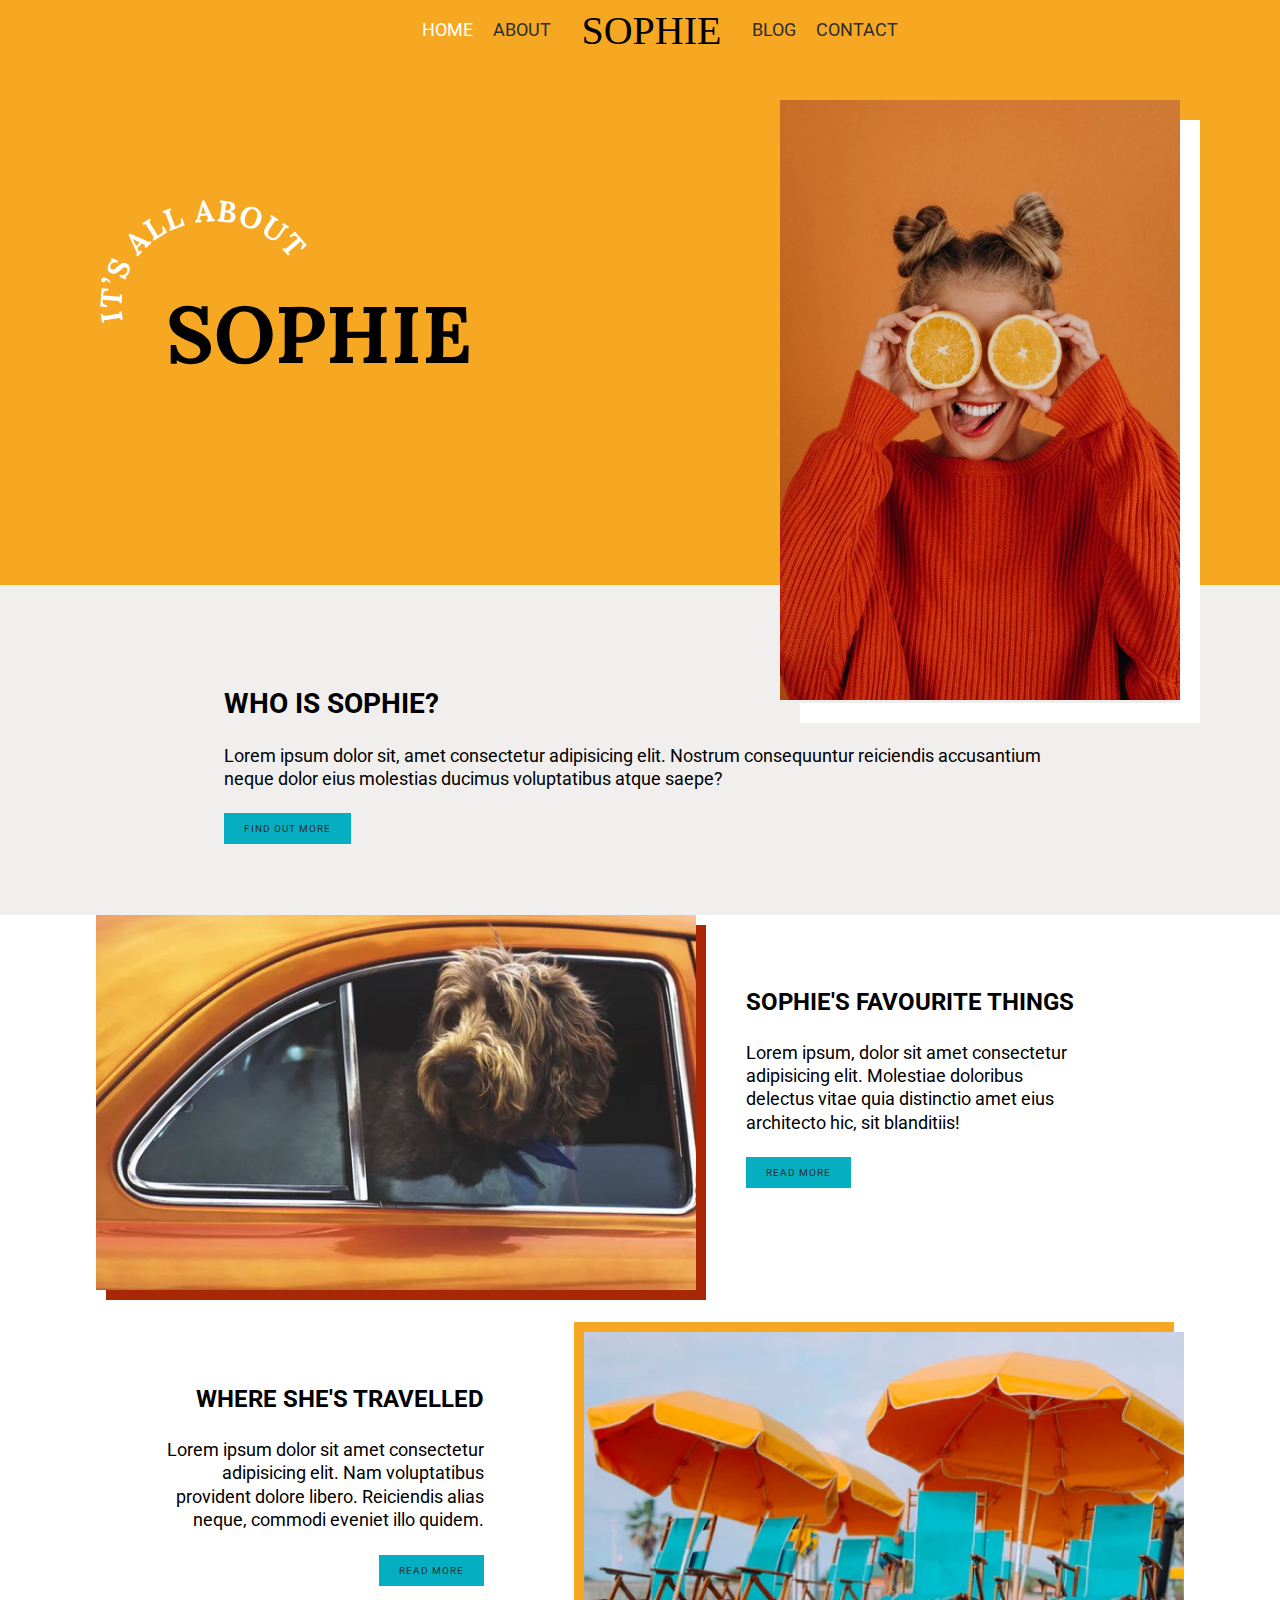
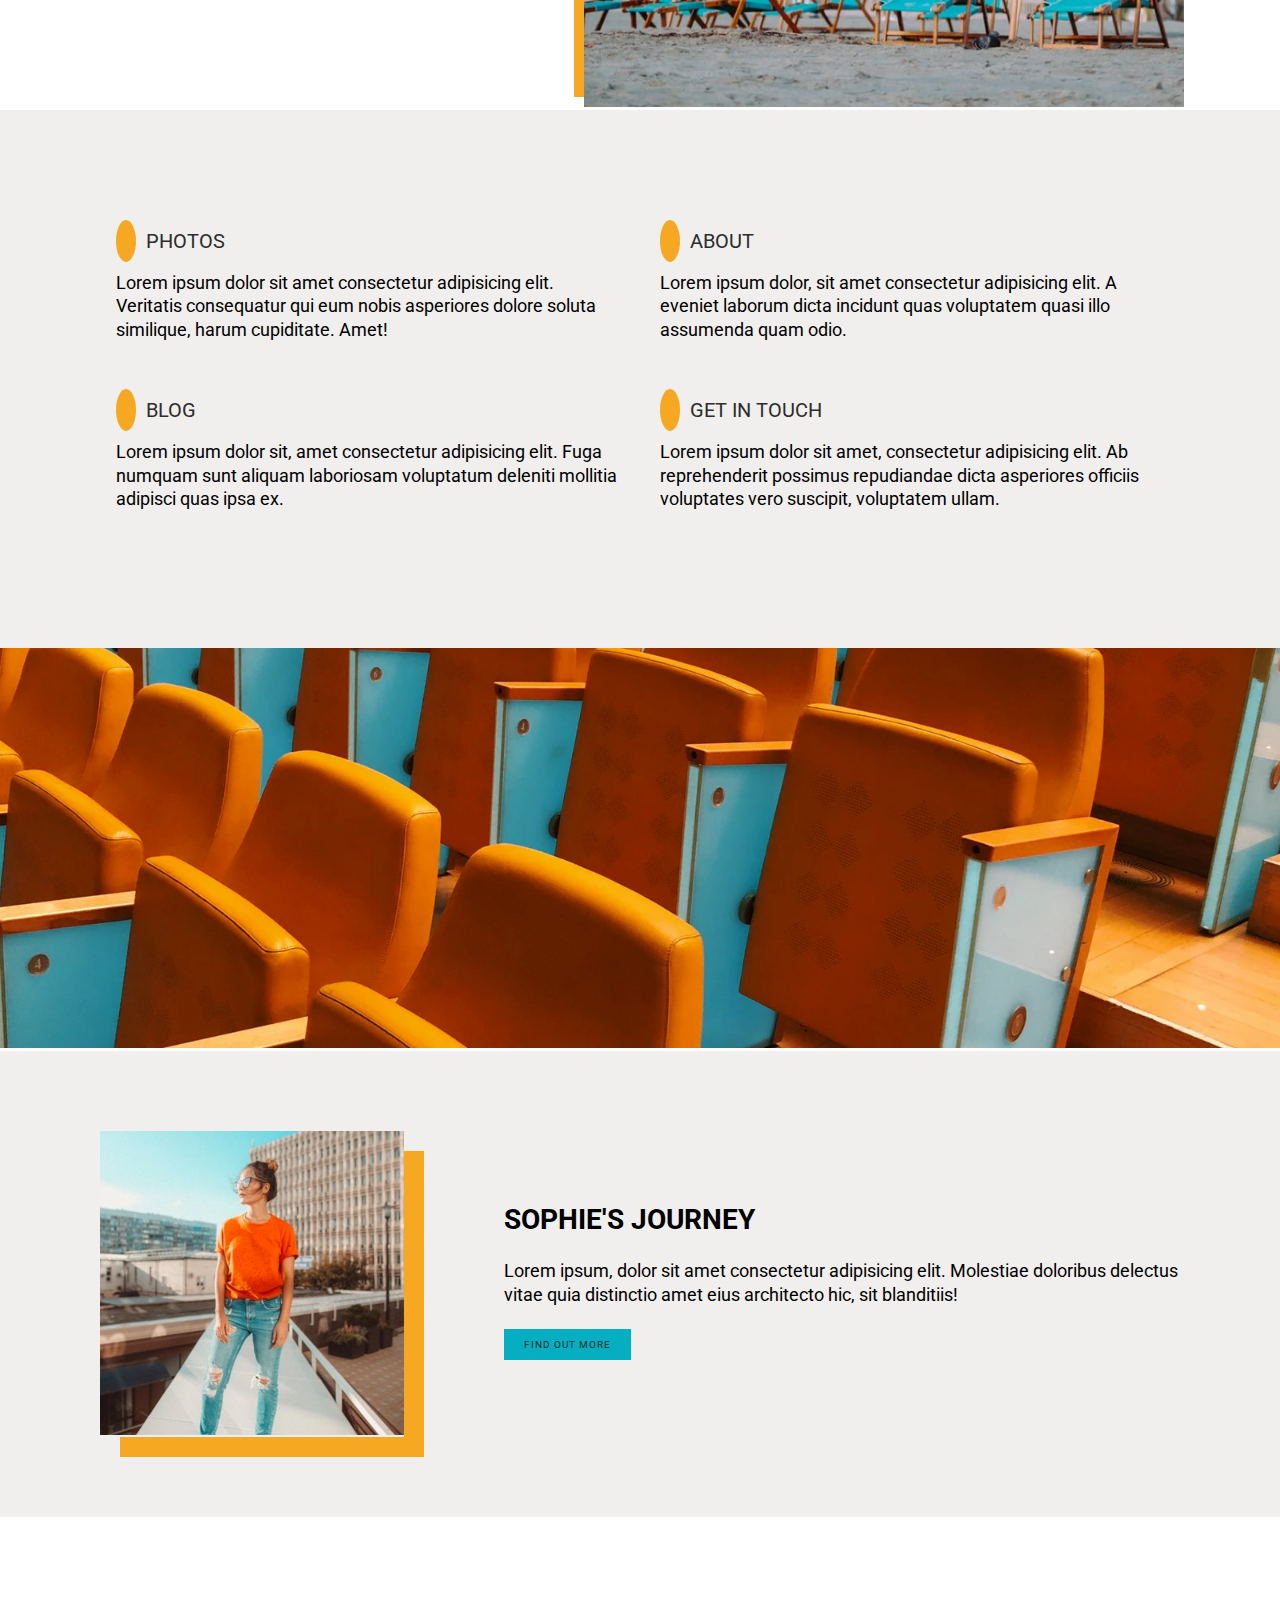
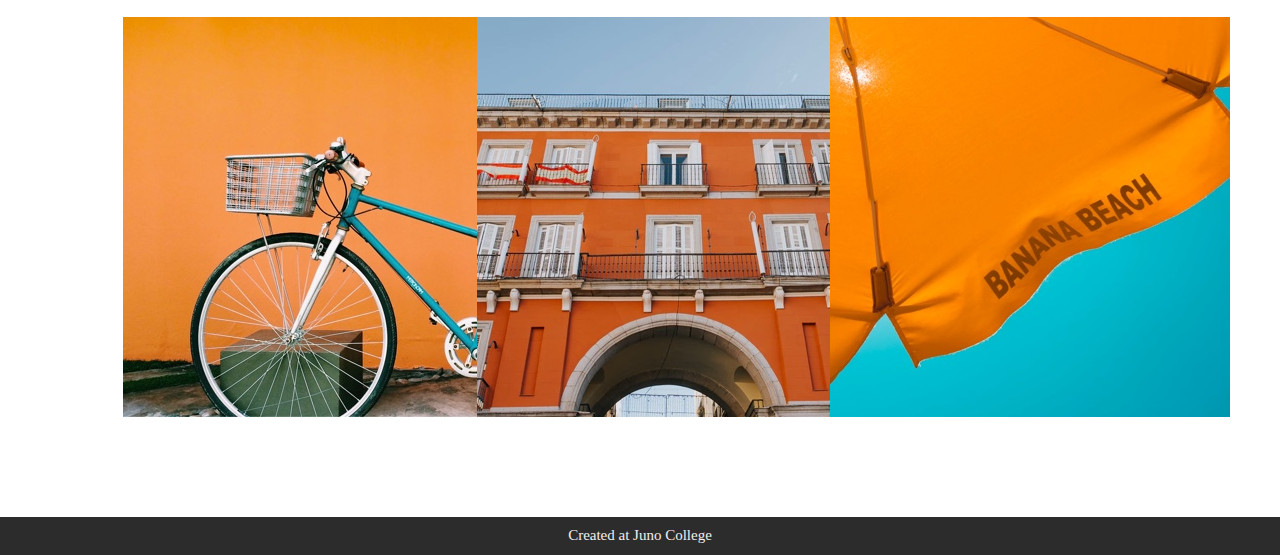
==== index.html @ 01b6be57 "some gorgeous styling :sparkles:" ====
<!DOCTYPE html>
<html lang="en">
<head>
    <meta charset="UTF-8">
    <meta name="viewport" content="width=device-width, initial-scale=1.0">
    <title>All About Sophie</title>
    <link rel="stylesheet" href="styles/style.css">
    <link href="https://fonts.googleapis.com/css2?family=Lora:wght@700&family=Roboto:ital,wght@0,400;1,700&display=swap" rel="stylesheet">
    <link rel="stylesheet" href="https://use.fontawesome.com/releases/v5.15.1/css/all.css" integrity="sha384-vp86vTRFVJgpjF9jiIGPEEqYqlDwgyBgEF109VFjmqGmIY/Y4HV4d3Gp2irVfcrp" crossorigin="anonymous">
        
</head>
<body>
    <a href="#main-content" class="skipLink">Skip to main content</a>

    <header class="header-index">
        
        <div class="wrapper">
            <label for="check"><i class="fa fa-bars"></i></label>
            <input type="checkbox" id="check">
        <nav>
            
            <ul class="menu">
                <li class="menu-items menu-items-white"><a href="./index.html">home</a></li>
                <li class="menu-items"><a href="#">about</a></li>
                <li class="sophie">sophie</li>
                <li class="menu-items"><a href="./blog.html">blog</a></li>
                <li class="menu-items"><a href="./contact.html">contact</a></li>
            </ul>
        </nav>
        <div class="circle-text">
        <img src="../Sophie/assets/circle-text.png" alt="It's all about">
        
        </div>
        <h1 class="index-h1">sophie</h1>
        <div class="header-image">
            <img src="./assets/home-image-1.jpg" alt="girl holding oranges to her eyes and sticking out her tongue">
        </div>
        </div>
    </header>

    <main id="main-content">
        
        <section class="who">
            <div class="wrapper">
            <h2>who is sophie?</h2>
            <p>Lorem ipsum dolor sit, amet consectetur adipisicing elit. Nostrum consequuntur reiciendis accusantium neque dolor eius molestias ducimus voluptatibus atque saepe?</p>
            <a href="#">find out more</a>
            </div>
        </section>

        <section>
            <div class="wrapper">
                <div class="dog-favourites">
                    <div class="color-left"></div>
                    <div class="dog-image">
                        <img src="./assets/home-image-2.jpg" alt="dog hanging head out of orange car">
                    </div>
                    <div class="favourite-things">
                        <h3>sophie's favourite things</h3>
                        <p>Lorem ipsum, dolor sit amet consectetur adipisicing elit. Molestiae doloribus delectus vitae quia distinctio amet
                            eius architecto hic, sit blanditiis!</p>
                        <a href="#">read more</a>
                    </div>
                </div>
            </div>

            <div class="wrapper">
                <div class="umbrellas-travelled">
                    <div class="where-travelled">
                        <h3>where she's travelled</h3>
                        <p>Lorem ipsum dolor sit amet consectetur adipisicing elit. Nam voluptatibus provident dolore libero. Reiciendis alias
                            neque, commodi eveniet illo quidem.</p>
                        <a href="#">read more</a>
                        </div>
                        <div class="beach-chair-image">
                            <img src="./assets/home-image-3.jpg" alt="chairs and umbrellas on the beach">
                        </div>
                    
                </div>
            </div>
        </section>

        <section class="font-awesome">
            <div class="wrapper">
            <div class="font-awesome1">
                <div class="top-row">
                <a href="#"><i class="fas fa-image"></i></a><span class="fa-span">PHOTOS</span>
                
                <div class="photo-text-p">
                <p>Lorem ipsum dolor sit amet consectetur adipisicing elit. Veritatis consequatur qui eum nobis asperiores dolore soluta similique, harum cupiditate. Amet!</p>
                </div>
                </div>

                <div class="top-row">
                <a href="#"><i class="fas fa-user"></i></a><span class="fa-span">ABOUT</span>
                
                <div class="user-text-p">  
                <p>Lorem ipsum dolor, sit amet consectetur adipisicing elit. A eveniet laborum dicta incidunt quas voluptatem quasi illo assumenda quam odio.</p>
                </div>
                </div>
                </div>

                <div class="font-awesome2">
                <div class="bottom-row">
                <a href="#"><i class="fas fa-desktop"></i></a><span class="fa-span">BLOG</span>
                
                <div class="blog-text-p">
                <p>Lorem ipsum dolor sit, amet consectetur adipisicing elit. Fuga numquam sunt aliquam laboriosam voluptatum deleniti mollitia adipisci quas ipsa ex.</p>
                </div>
                </div>

                <div class="bottom-row">
                <a href="#"><i class="fas fa-phone"></i></a><span class="fa-span">GET IN TOUCH</span>
                
                <div class="contact-text-p">
                <p>Lorem ipsum dolor sit amet, consectetur adipisicing elit. Ab reprehenderit possimus repudiandae dicta asperiores officiis voluptates vero suscipit, voluptatem ullam.</p>
                </div>
                </div>
                </div>
            </div>
        </section>

        <section class="arena">
            <img src="./assets/home-image-4.jpg" alt="seats in an arena">
        </section>

        <section>
            <div class="journey-section">
            
            <div class="journey-image">
                <img src="./assets/home-image-5.jpg" alt="woman in front of a city scape staring off">
            </div>
            <div class="journey">
                <h2>sophie's journey</h2>
                <p>Lorem ipsum, dolor sit amet consectetur adipisicing elit. Molestiae doloribus delectus vitae quia distinctio amet eius architecto hic, sit blanditiis!</p>
                <a href="#">find out more</a>
            </div>
            </div>
        </section>

        <section>
            <div class="wrapper">
            <div class="cards">
                <div class="cards card1"><img src="./assets/home-image-6.jpg" alt="green bike infront of orange wall"></div>
                <div class="cards card2"><img src="./assets/home-image-7.jpg" alt="looking up at the front of a majestic building"></div>
                <div class="cards card3"><img src="./assets/home-image-8.jpg" alt="orange umbrella blowing in the wind"></div>
            </div>
            </div>
        </section>
    </main>

    <footer>
        <a href="https://junocollege.com/">Created at Juno College</a>
    </footer>
    
</body>
</html>
---- styles/style.css ----
@charset "UTF-8";
html {
  line-height: 1.15;
  -ms-text-size-adjust: 100%;
  -webkit-text-size-adjust: 100%;
}

body {
  margin: 0;
}

article, aside, footer, header, nav, section {
  display: block;
}

h1 {
  font-size: 2em;
  margin: .67em 0;
}

figcaption, figure, main {
  display: block;
}

figure {
  margin: 1em 40px;
}

hr {
  -webkit-box-sizing: content-box;
          box-sizing: content-box;
  height: 0;
  overflow: visible;
}

pre {
  font-family: monospace,monospace;
  font-size: 1em;
}

a {
  background-color: transparent;
  -webkit-text-decoration-skip: objects;
}

abbr[title] {
  border-bottom: none;
  text-decoration: underline;
  -webkit-text-decoration: underline dotted;
          text-decoration: underline dotted;
}

b, strong {
  font-weight: inherit;
}

b, strong {
  font-weight: bolder;
}

code, kbd, samp {
  font-family: monospace,monospace;
  font-size: 1em;
}

dfn {
  font-style: italic;
}

mark {
  background-color: #ff0;
  color: #000;
}

small {
  font-size: 80%;
}

sub, sup {
  font-size: 75%;
  line-height: 0;
  position: relative;
  vertical-align: baseline;
}

sub {
  bottom: -.25em;
}

sup {
  top: -.5em;
}

audio, video {
  display: inline-block;
}

audio:not([controls]) {
  display: none;
  height: 0;
}

img {
  border-style: none;
}

svg:not(:root) {
  overflow: hidden;
}

button, input, optgroup, select, textarea {
  font-family: sans-serif;
  font-size: 100%;
  line-height: 1.15;
  margin: 0;
}

button, input {
  overflow: visible;
}

button, select {
  text-transform: none;
}

button, html [type=button], [type=reset], [type=submit] {
  -webkit-appearance: button;
}

button::-moz-focus-inner, [type=button]::-moz-focus-inner, [type=reset]::-moz-focus-inner, [type=submit]::-moz-focus-inner {
  border-style: none;
  padding: 0;
}

button:-moz-focusring, [type=button]:-moz-focusring, [type=reset]:-moz-focusring, [type=submit]:-moz-focusring {
  outline: 1px dotted ButtonText;
}

fieldset {
  padding: .35em .75em .625em;
}

legend {
  -webkit-box-sizing: border-box;
          box-sizing: border-box;
  color: inherit;
  display: table;
  max-width: 100%;
  padding: 0;
  white-space: normal;
}

progress {
  display: inline-block;
  vertical-align: baseline;
}

textarea {
  overflow: auto;
}

[type=checkbox], [type=radio] {
  -webkit-box-sizing: border-box;
          box-sizing: border-box;
  padding: 0;
}

[type=number]::-webkit-inner-spin-button, [type=number]::-webkit-outer-spin-button {
  height: auto;
}

[type=search] {
  -webkit-appearance: textfield;
  outline-offset: -2px;
}

[type=search]::-webkit-search-cancel-button, [type=search]::-webkit-search-decoration {
  -webkit-appearance: none;
}

::-webkit-file-upload-button {
  -webkit-appearance: button;
  font: inherit;
}

details, menu {
  display: block;
}

summary {
  display: list-item;
}

canvas {
  display: inline-block;
}

template {
  display: none;
}

[hidden] {
  display: none;
}

.clearfix:after {
  visibility: hidden;
  display: block;
  font-size: 0;
  content: '';
  clear: both;
  height: 0;
}

html {
  -webkit-box-sizing: border-box;
  box-sizing: border-box;
}

*, *:before, *:after {
  -webkit-box-sizing: inherit;
          box-sizing: inherit;
}

.sr-only {
  position: absolute;
  width: 1px;
  height: 1px;
  margin: -1px;
  border: 0;
  padding: 0;
  white-space: nowrap;
  -webkit-clip-path: inset(100%);
          clip-path: inset(100%);
  clip: rect(0 0 0 0);
  overflow: hidden;
}

i.fa-bars {
  position: absolute;
  top: 25px;
  right: 25px;
  font-size: 3rem;
  visibility: hidden;
}

#check {
  display: none;
}

.menu {
  display: -webkit-box;
  display: -ms-flexbox;
  display: flex;
  -webkit-box-pack: center;
      -ms-flex-pack: center;
          justify-content: center;
  background-color: #f6a823;
  margin: 0;
}

.menu-items {
  list-style: none;
  padding: 20px 10px;
  font-size: 1.8rem;
  font-family: "Roboto", sans-serif;
}

.menu-items a {
  color: #2c2c2c;
  text-decoration: none;
  text-transform: uppercase;
}

.menu-items a:hover,
.menu-items a:focus {
  color: white;
}

.menu-items-white a {
  color: white;
}

.sophie {
  padding: 8px 20px 10px 20px;
  font-size: 4rem;
  text-transform: uppercase;
}

@media (max-width: 768px) {
  i.fa-bars {
    visibility: visible;
    font-size: 3rem;
    -webkit-transform: scale(1.5, 1);
            transform: scale(1.5, 1);
    color: #2c2c2c;
  }
  input:checked + nav {
    display: block;
    z-index: 99999;
  }
  .sophie {
    display: none;
  }
  #check {
    position: absolute;
    left: -100000px;
  }
  header nav {
    position: absolute;
    top: 60px;
    right: 0;
    padding: 20px;
    display: none;
  }
}

.header-index {
  background-color: #f6a823;
  height: 65vh;
}

.header-index {
  display: -webkit-box;
  display: -ms-flexbox;
  display: flex;
}

.circle-text {
  position: absolute;
  top: 200px;
  left: 100px;
}

.header-image img {
  height: 600px;
  width: 400px;
}

.header-image {
  position: absolute;
  right: 100px;
  top: 100px;
  -webkit-box-shadow: 20px 20px white;
          box-shadow: 20px 20px white;
}

.header-index h1 {
  padding-left: 70px;
  padding-top: 170px;
}

.who {
  padding: 80px 150px 80px 150px;
  background: #f0efed;
  height: 100%;
}

.who a,
.dog-favourites a,
.where-travelled a,
.journey a {
  text-decoration: none;
  text-transform: uppercase;
  background-color: #05afc1;
  padding: 10px 20px 10px 20px;
  color: #2c2c2c;
  font-family: "Roboto", sans-serif;
  letter-spacing: 1px;
}

.who a:hover, .who a:focus,
.dog-favourites a:hover,
.dog-favourites a:focus,
.where-travelled a:hover,
.where-travelled a:focus,
.journey a:hover,
.journey a:focus {
  background: #06dcf3;
}

.who p,
.dog-favourites p,
.where-travelled p,
.journey p {
  padding-bottom: 15px;
}

.dog-favourites,
.umbrellas-travelled {
  display: -webkit-box;
  display: -ms-flexbox;
  display: flex;
}

.dog-image img {
  -webkit-box-shadow: 10px 10px #a82706;
          box-shadow: 10px 10px #a82706;
  width: 600px;
  z-index: 1;
  top: -15px;
  left: -15px;
  margin-bottom: 20px;
}

.favourite-things {
  padding: 50px 100px 50px 50px;
}

.where-travelled {
  padding: 50px 100px 50px 50px;
  text-align: right;
}

.beach-chair-image img {
  -webkit-box-shadow: -10px -10px #f6a823;
          box-shadow: -10px -10px #f6a823;
  width: 600px;
  margin-top: 20px;
  z-index: 1;
  top: -15px;
  left: -15px;
}

.font-awesome {
  background: #f0efed;
  padding: 100px 0 100px 0;
}

.font-awesome i {
  font-size: 2rem;
  background: #f6a823;
  padding: 10px;
  border-radius: 50%;
  text-decoration: none;
  color: #2c2c2c;
}

.font-awesome1,
.font-awesome2 {
  display: -webkit-box;
  display: -ms-flexbox;
  display: flex;
  -webkit-box-pack: center;
      -ms-flex-pack: center;
          justify-content: center;
}

.fa-span {
  padding-left: 10px;
  font-family: "Roboto", sans-serif;
  font-size: 2rem;
  color: #2c2c2c;
}

.top-row,
.bottom-row {
  width: 50%;
  padding: 20px;
}

.arena img {
  height: 400px;
  width: 100%;
}

.journey-section {
  display: -webkit-box;
  display: -ms-flexbox;
  display: flex;
  -webkit-box-pack: center;
      -ms-flex-pack: center;
          justify-content: center;
  background: #f0efed;
  padding: 80px 0 80px 0;
}

.journey-image {
  margin-left: 100px;
  -webkit-box-shadow: 20px 20px #f6a823;
          box-shadow: 20px 20px #f6a823;
}

.journey {
  padding: 50px 100px 50px 100px;
}

.cards {
  display: -webkit-box;
  display: -ms-flexbox;
  display: flex;
  -webkit-box-pack: space-evenly;
      -ms-flex-pack: space-evenly;
          justify-content: space-evenly;
  padding-top: 50px;
  padding-bottom: 50px;
}

.card1,
.card2,
.card3 {
  width: 30%;
}

@media (max-width: 940px) {
  .header-index h1 {
    z-index: 999;
  }
  .journey-section {
    -webkit-box-orient: vertical;
    -webkit-box-direction: normal;
        -ms-flex-direction: column;
            flex-direction: column;
  }
  .journey-image {
    -webkit-box-shadow: none;
            box-shadow: none;
    margin-left: 0;
  }
  .journey-image img {
    width: 100%;
  }
}

@media (max-width: 768px) {
  .circle-text {
    top: 60px;
    z-index: 999;
  }
  .index-h1 {
    visibility: hidden;
  }
  .header-image img {
    height: 50%;
  }
  .dog-favourites,
  .umbrellas-travelled {
    -webkit-box-orient: vertical;
    -webkit-box-direction: normal;
        -ms-flex-direction: column;
            flex-direction: column;
  }
  .dog-image img,
  .beach-chair-image img {
    width: 100%;
  }
  .cards {
    -webkit-box-orient: vertical;
    -webkit-box-direction: normal;
        -ms-flex-direction: column;
            flex-direction: column;
    width: 100%;
  }
}

.blog {
  background: #f0efed;
}

.header-blog {
  background-image: url(../assets/blog-image-1.jpg);
  background-size: cover;
  background-position: 30% 100%;
  background-repeat: no-repeat;
  height: 500px;
  position: relative;
  margin-bottom: 80px;
}

.header-blog h1 {
  position: absolute;
  bottom: -107px;
  left: 150px;
  text-transform: uppercase;
}

.main-blog {
  display: -webkit-box;
  display: -ms-flexbox;
  display: flex;
}

.col1 {
  margin-right: 20px;
}

.col2 {
  margin-left: 10px;
}

.blog-image {
  background: white;
  padding: 20px;
}

.blog-image h3 {
  font-size: 2.2rem;
  font-family: "Roboto", sans-serif;
}

.blog-image p {
  font-size: 1.6rem;
  line-height: 1.6;
}

.blog-image a {
  text-decoration: none;
  color: #285e64;
}

.recent-posts {
  background: white;
  margin-top: 10px;
  padding-bottom: 20px;
}

.recent-posts h3 {
  text-transform: uppercase;
  padding: 20px 0 0 25px;
  font-family: "Roboto", sans-serif;
  font-size: 2.2rem;
}

.recent-posts li::before {
  content: '•';
  color: #f6a823;
  padding-right: 10px;
}

.recent-posts li {
  line-height: 1.5;
  font-family: "Roboto", sans-serif;
  font-size: 1.6rem;
}

article {
  background: white;
  border-bottom: 4px solid #f6a823;
  margin-bottom: 20px;
  padding: 20px 10px 20px 20px;
  width: 100%;
}

article h2 {
  font-size: 2.4rem;
}

article p {
  font-size: 1.6rem;
  font-family: "Roboto", sans-serif;
  line-height: 1.5;
}

span {
  color: #285e64;
}

.review1,
.review2 {
  background: white;
  padding: 20px;
  width: 100%;
}

.review1 {
  margin-bottom: 20px;
  display: -webkit-box;
  display: -ms-flexbox;
  display: flex;
}

.review2 {
  display: -webkit-box;
  display: -ms-flexbox;
  display: flex;
  border-bottom: 4px solid #f6a823;
  margin-bottom: 20px;
}

.review1 img,
.review2 img {
  -ms-flex-preferred-size: 280px;
      flex-basis: 280px;
  height: 80px;
  margin: 20px 15px 0 20px;
}

.review1-content,
.review2-content {
  margin-top: 20px;
}

.review1-content h4,
.review2-content h4 {
  color: #285e64;
  font-size: 1.6rem;
  font-family: "Roboto", sans-serif;
  font-style: italic;
}

.review1-content p,
.review2-content p {
  font-size: 1.6rem;
  font-family: "Roboto", sans-serif;
  line-height: 1.5;
}

form {
  width: 100%;
}

input {
  height: 50px;
  padding: 20px;
  margin-bottom: 10px;
  border: none;
  width: 100%;
}

textarea {
  width: 100%;
  resize: none;
  border: none;
  padding: 30px 20px;
  height: 300px;
}

button {
  width: 100%;
  margin: 10px 0 80px 0;
  background: #05afc1;
  height: 35px;
  text-transform: uppercase;
  padding-top: 5px;
  padding-bottom: 5px;
  border: none;
  letter-spacing: 1px;
  font-size: 1.4rem;
}

@media (max-width: 940px) {
  .blog-image {
    text-align: center;
  }
  .blog-image h3 {
    text-align: center;
  }
  .blog-image p {
    text-align: center;
  }
  .blog-image a {
    text-align: center;
  }
}

@media (max-width: 768px) {
  .header-blog h1 {
    bottom: 100px;
    left: 100px;
  }
  .main-blog {
    -webkit-box-orient: vertical;
    -webkit-box-direction: normal;
        -ms-flex-direction: column;
            flex-direction: column;
  }
  .col1 {
    width: 100%;
  }
  .col2 {
    margin-top: 20px;
    margin-left: 0;
    width: 100%;
  }
}

.contact {
  background: #f0efed;
}

.header-contact {
  background-image: url(../assets/contact-image-1.jpg);
  background-size: cover;
  background-position: 30% 100%;
  background-repeat: no-repeat;
  height: 500px;
  position: relative;
  margin-bottom: 80px;
}

.header-contact h1 {
  position: absolute;
  bottom: -100px;
  left: 150px;
  text-transform: uppercase;
}

.body-contact {
  display: -webkit-box;
  display: -ms-flexbox;
  display: flex;
  width: 100%;
}

.contact-info {
  padding: 20px;
  margin-right: 30px;
  background: white;
  height: 250px;
  width: 50%;
}

.get-in-touch {
  width: 100%;
  margin-right: 80px;
}

.contact-info i {
  color: #f6a823;
  font-size: 2rem;
  padding-right: 20px;
}

.contact-info i:hover, .contact-info i:focus {
  color: #a82706;
}

.info-email {
  font-weight: bold;
  padding: 10px 0 10px 0;
}

.contact-info p {
  line-height: .3;
  font-size: 1.6rem;
}

@media (max-width: 940px) {
  .contact-info {
    width: 70%;
  }
}

@media (max-width: 768px) {
  .header-contact h1 {
    bottom: 100px;
    left: 80px;
    text-transform: uppercase;
  }
  .body-contact {
    -webkit-box-orient: vertical;
    -webkit-box-direction: normal;
        -ms-flex-direction: column;
            flex-direction: column;
  }
  .contact-info {
    margin-bottom: 30px;
    width: 100%;
    text-align: center;
  }
  form {
    width: 100%;
  }
}

footer {
  background-color: #2c2c2c;
  text-align: center;
  padding-top: 10px;
  padding-bottom: 10px;
}

footer a {
  color: #f0efed;
  text-decoration: none;
  font-size: 1.5rem;
  font-weight: normal;
}

html {
  font-size: 62.5%;
}

body {
  padding: 0;
  margin: 0;
}

.wrapper {
  width: 1280px;
  max-width: 85%;
  margin: 0 auto;
}

li {
  list-style: none;
}

p {
  font-size: 1.8rem;
  line-height: 1.3;
  font-family: "Roboto", sans-serif;
  font-weight: 400;
}

h1 {
  font-size: 8rem;
  text-transform: uppercase;
  font-family: "Lora", serif;
}

h2 {
  text-transform: uppercase;
  font-family: "Roboto", sans-serif;
  font-size: 2.8rem;
}

h3 {
  text-transform: uppercase;
  font-family: "Roboto", sans-serif;
  font-size: 2.4rem;
}

.skipLink {
  position: absolute;
  left: -1000px;
  top: 5px;
  z-index: 999;
  background: white;
  color: black;
}

.skipLink:focus {
  left: 0;
}
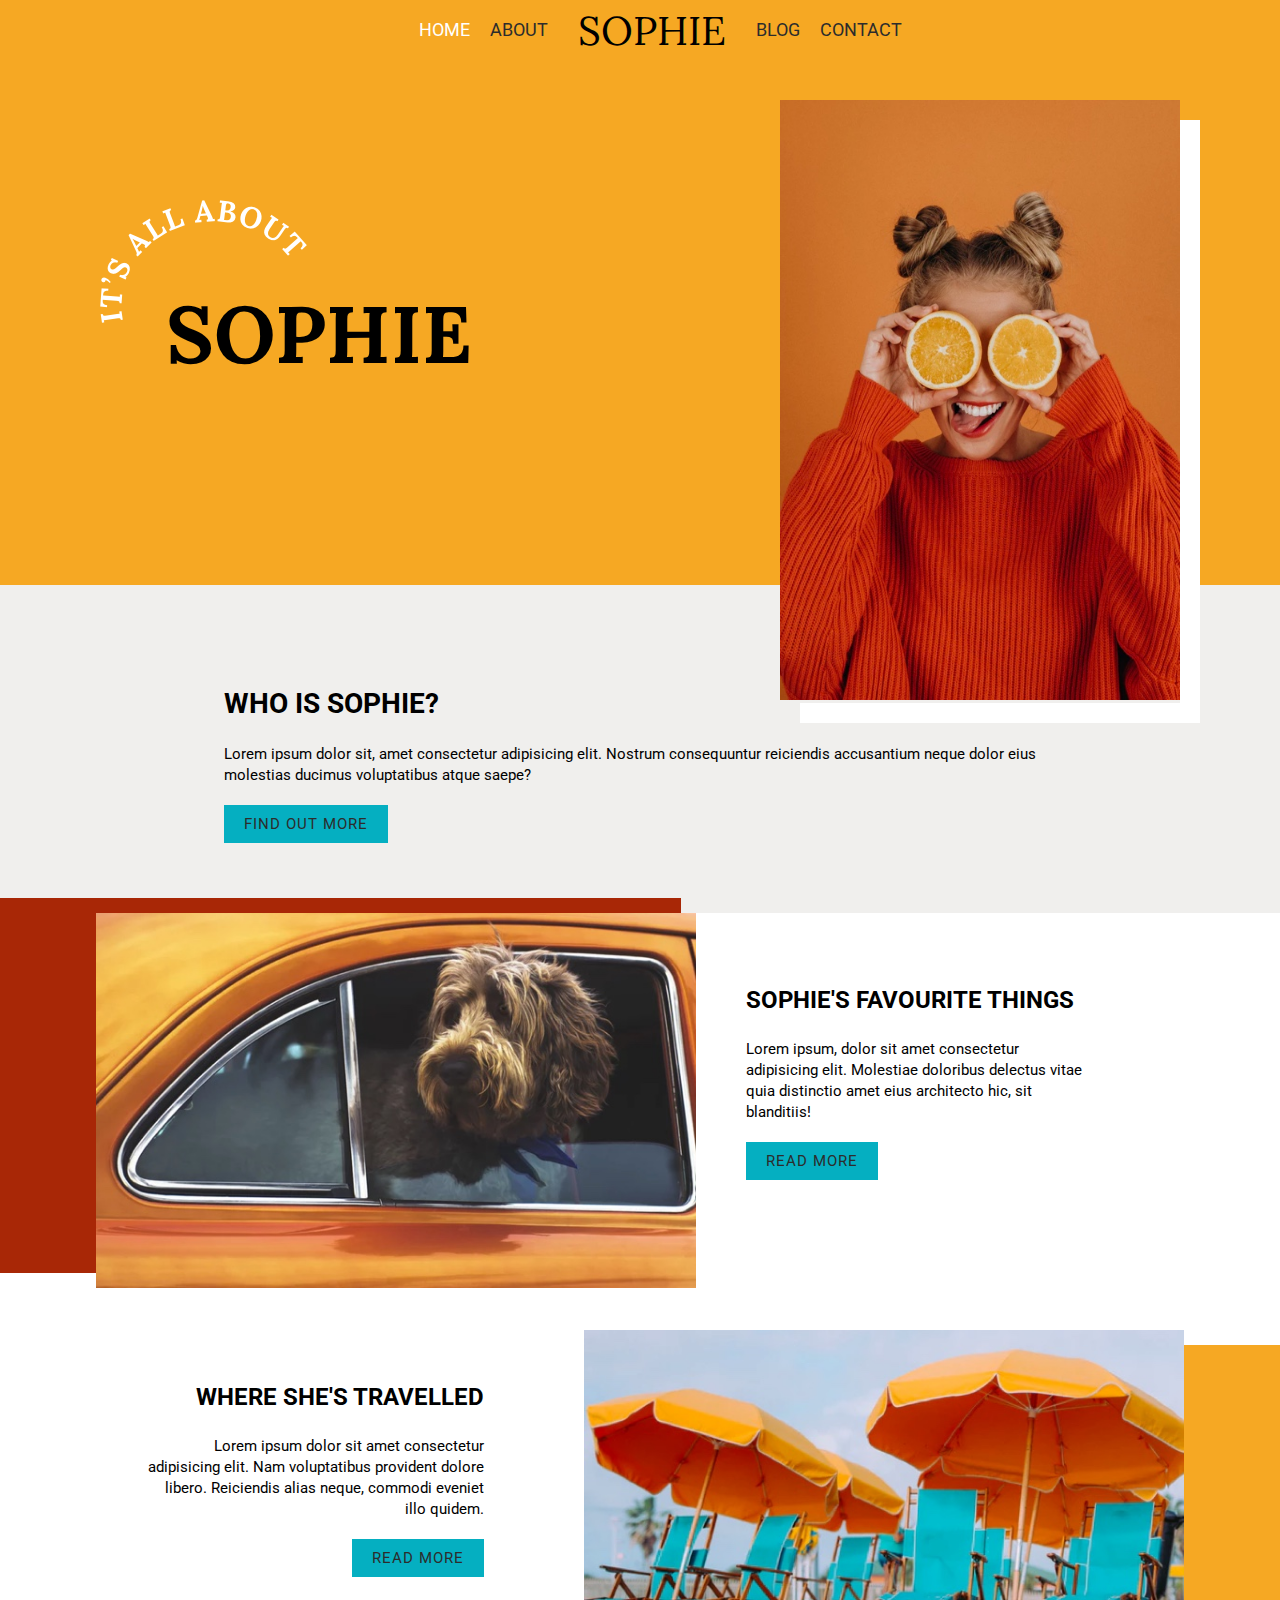
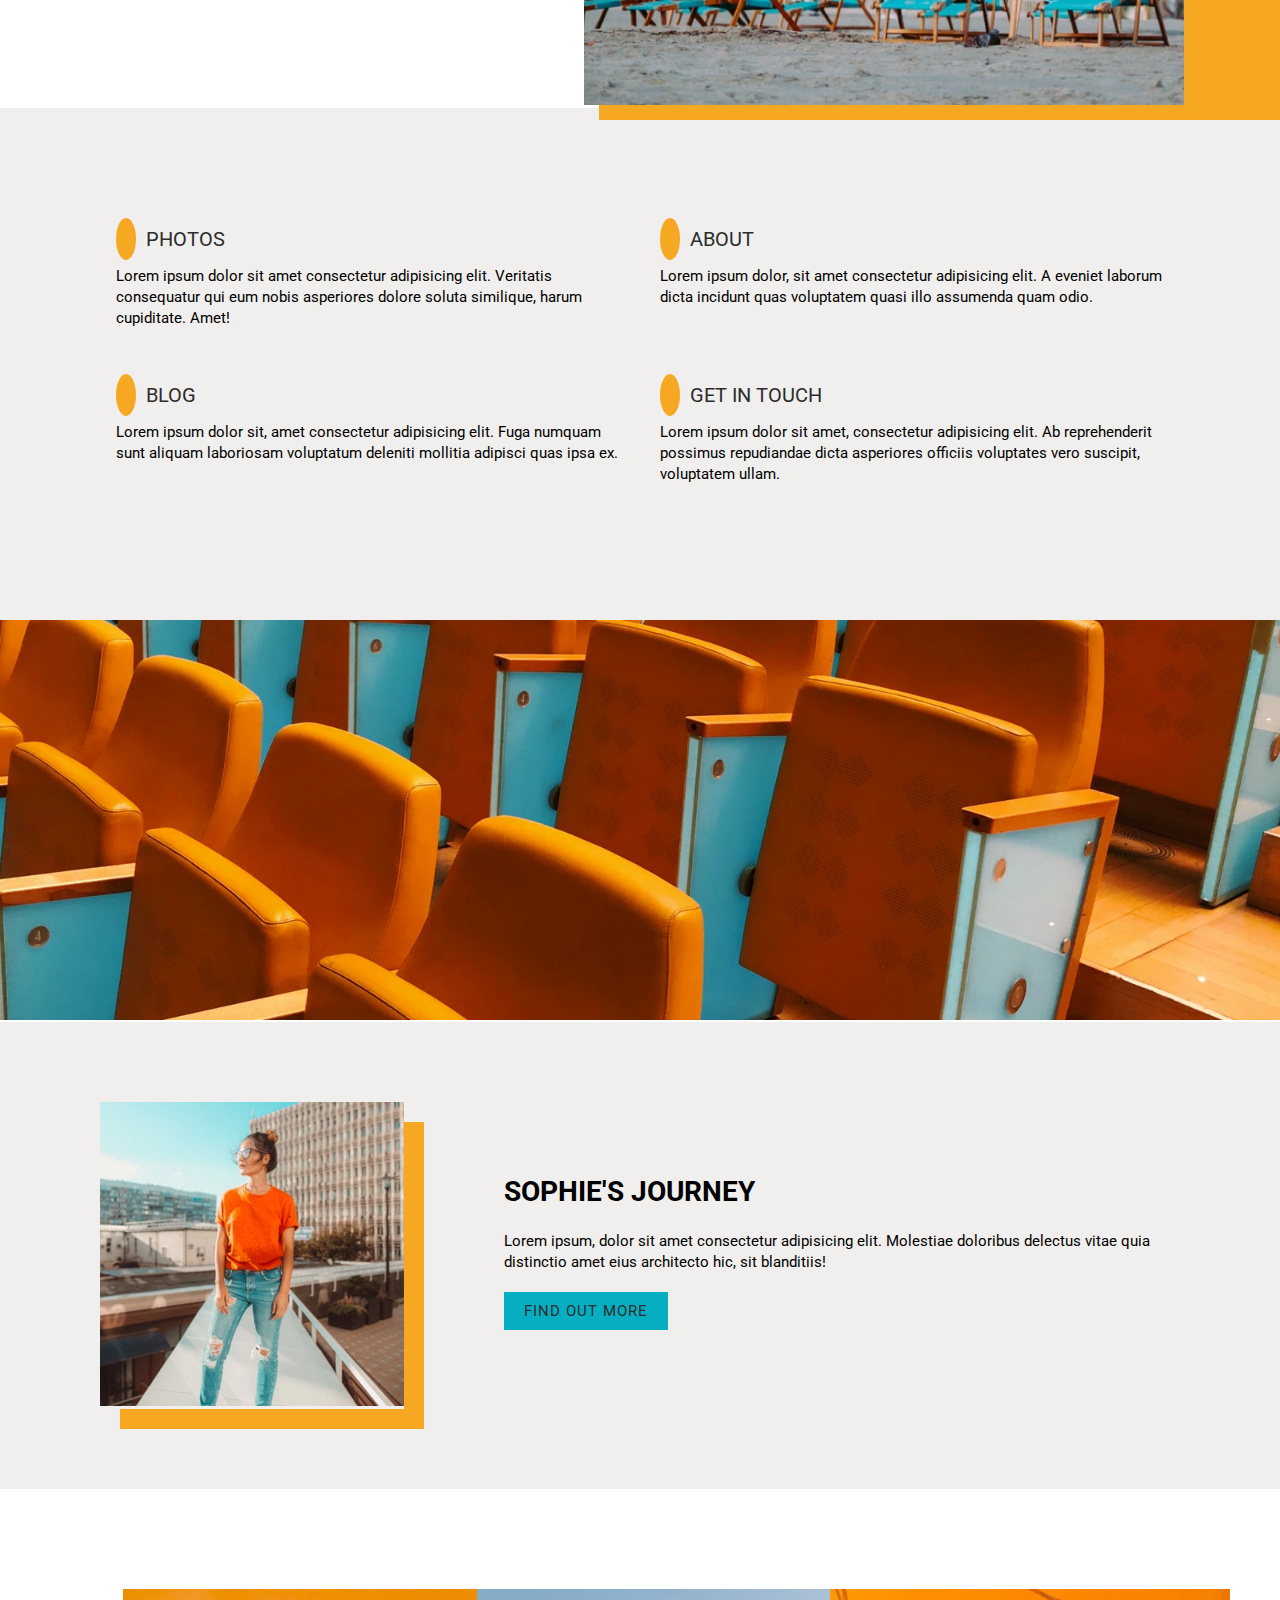
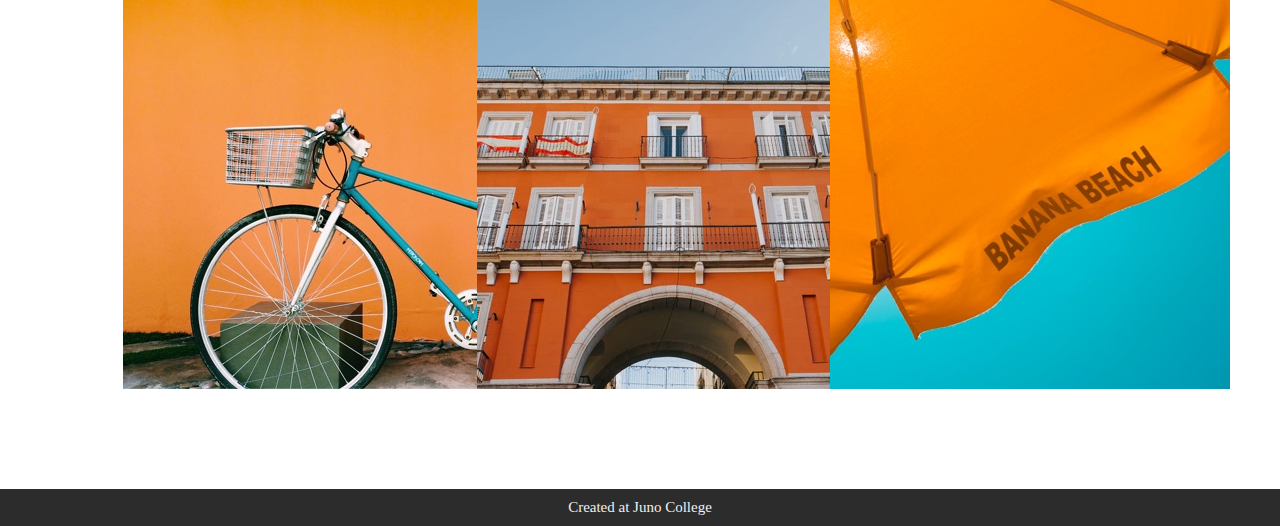
==== commit 87a6eebf: "changing widths and heights in responsive" ====
--- a/index.html
+++ b/index.html
@@ -28,12 +28,12 @@
             </ul>
         </nav>
         <div class="circle-text">
-        <img src="../Sophie/assets/circle-text.png" alt="It's all about">
+        <img src="../Sophie/assets/circle-text.png" alt="Curved text reading it's all about">
         
         </div>
         <h1 class="index-h1">sophie</h1>
         <div class="header-image">
-            <img src="./assets/home-image-1.jpg" alt="girl holding oranges to her eyes and sticking out her tongue">
+            <img src="./assets/home-image-1.jpg" alt="woman holding oranges to her eyes and sticking out her tongue">
         </div>
         </div>
     </header>
--- a/styles/style.css
+++ b/styles/style.css
@@ -366,6 +366,7 @@
   padding: 10px 20px 10px 20px;
   color: #2c2c2c;
   font-family: "Roboto", sans-serif;
+  font-size: 1.5rem;
   letter-spacing: 1px;
 }
 
@@ -394,13 +395,12 @@
 }
 
 .dog-image img {
-  -webkit-box-shadow: 10px 10px #a82706;
-          box-shadow: 10px 10px #a82706;
+  -webkit-box-shadow: -113px -15px #a82706, -15px -15px #a82706;
+          box-shadow: -113px -15px #a82706, -15px -15px #a82706;
   width: 600px;
-  z-index: 1;
-  top: -15px;
-  left: -15px;
   margin-bottom: 20px;
+  top: -30px;
+  left: -20px;
 }
 
 .favourite-things {
@@ -413,11 +413,10 @@
 }
 
 .beach-chair-image img {
-  -webkit-box-shadow: -10px -10px #f6a823;
-          box-shadow: -10px -10px #f6a823;
+  -webkit-box-shadow: 15px 15px #f6a823, 113px 15px #f6a823;
+          box-shadow: 15px 15px #f6a823, 113px 15px #f6a823;
   width: 600px;
   margin-top: 20px;
-  z-index: 1;
   top: -15px;
   left: -15px;
 }
@@ -506,6 +505,17 @@
   .header-index h1 {
     z-index: 999;
   }
+  .dog-favourites,
+  .umbrellas-travelled {
+    -webkit-box-orient: vertical;
+    -webkit-box-direction: normal;
+        -ms-flex-direction: column;
+            flex-direction: column;
+  }
+  .dog-image img,
+  .beach-chair-image img {
+    width: 100%;
+  }
   .journey-section {
     -webkit-box-orient: vertical;
     -webkit-box-direction: normal;
@@ -531,7 +541,10 @@
     visibility: hidden;
   }
   .header-image img {
-    height: 50%;
+    height: 400px;
+  }
+  .who {
+    padding: 80px 50px 80px 50px;
   }
   .dog-favourites,
   .umbrellas-travelled {
@@ -897,8 +910,8 @@
 }
 
 p {
-  font-size: 1.8rem;
-  line-height: 1.3;
+  font-size: 1.5rem;
+  line-height: 1.4;
   font-family: "Roboto", sans-serif;
   font-weight: 400;
 }
@@ -919,6 +932,10 @@
   text-transform: uppercase;
   font-family: "Roboto", sans-serif;
   font-size: 2.4rem;
+}
+
+.sophie {
+  font-family: "Lora", serif;
 }
 
 .skipLink {
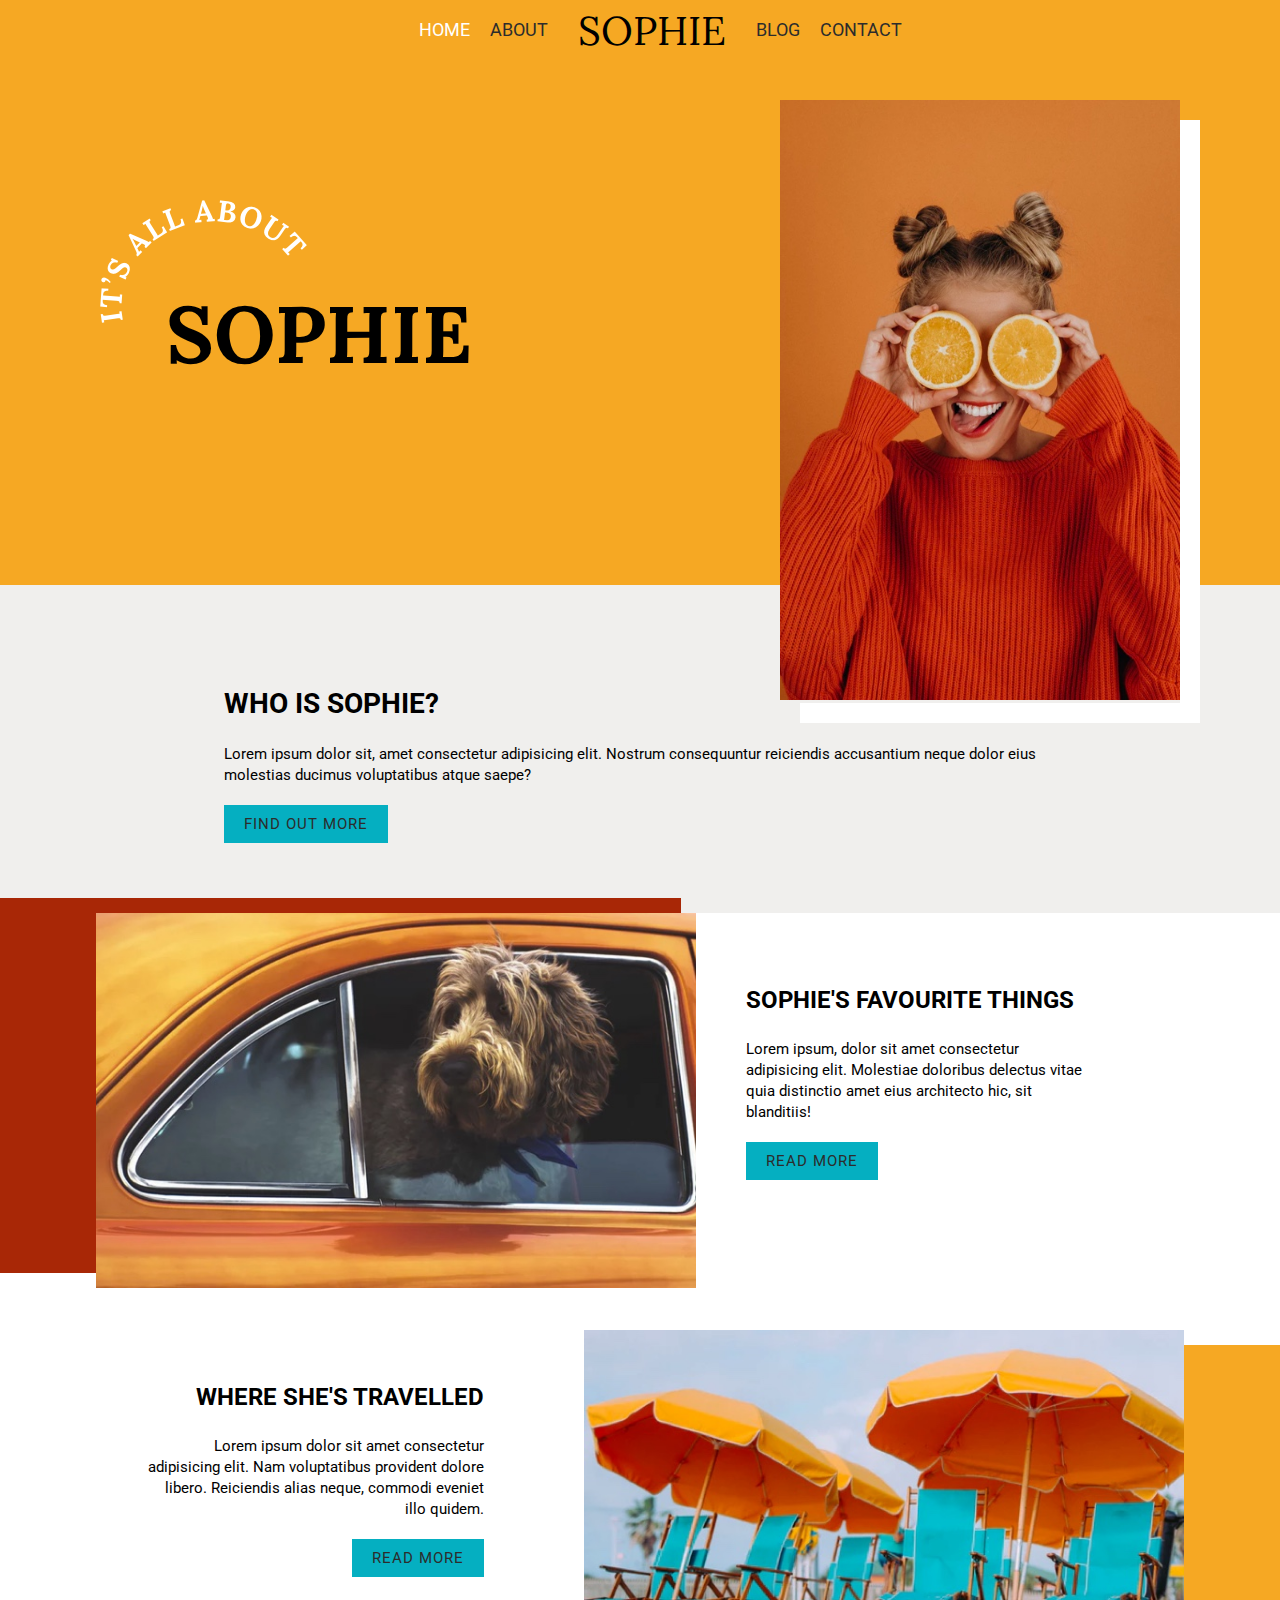
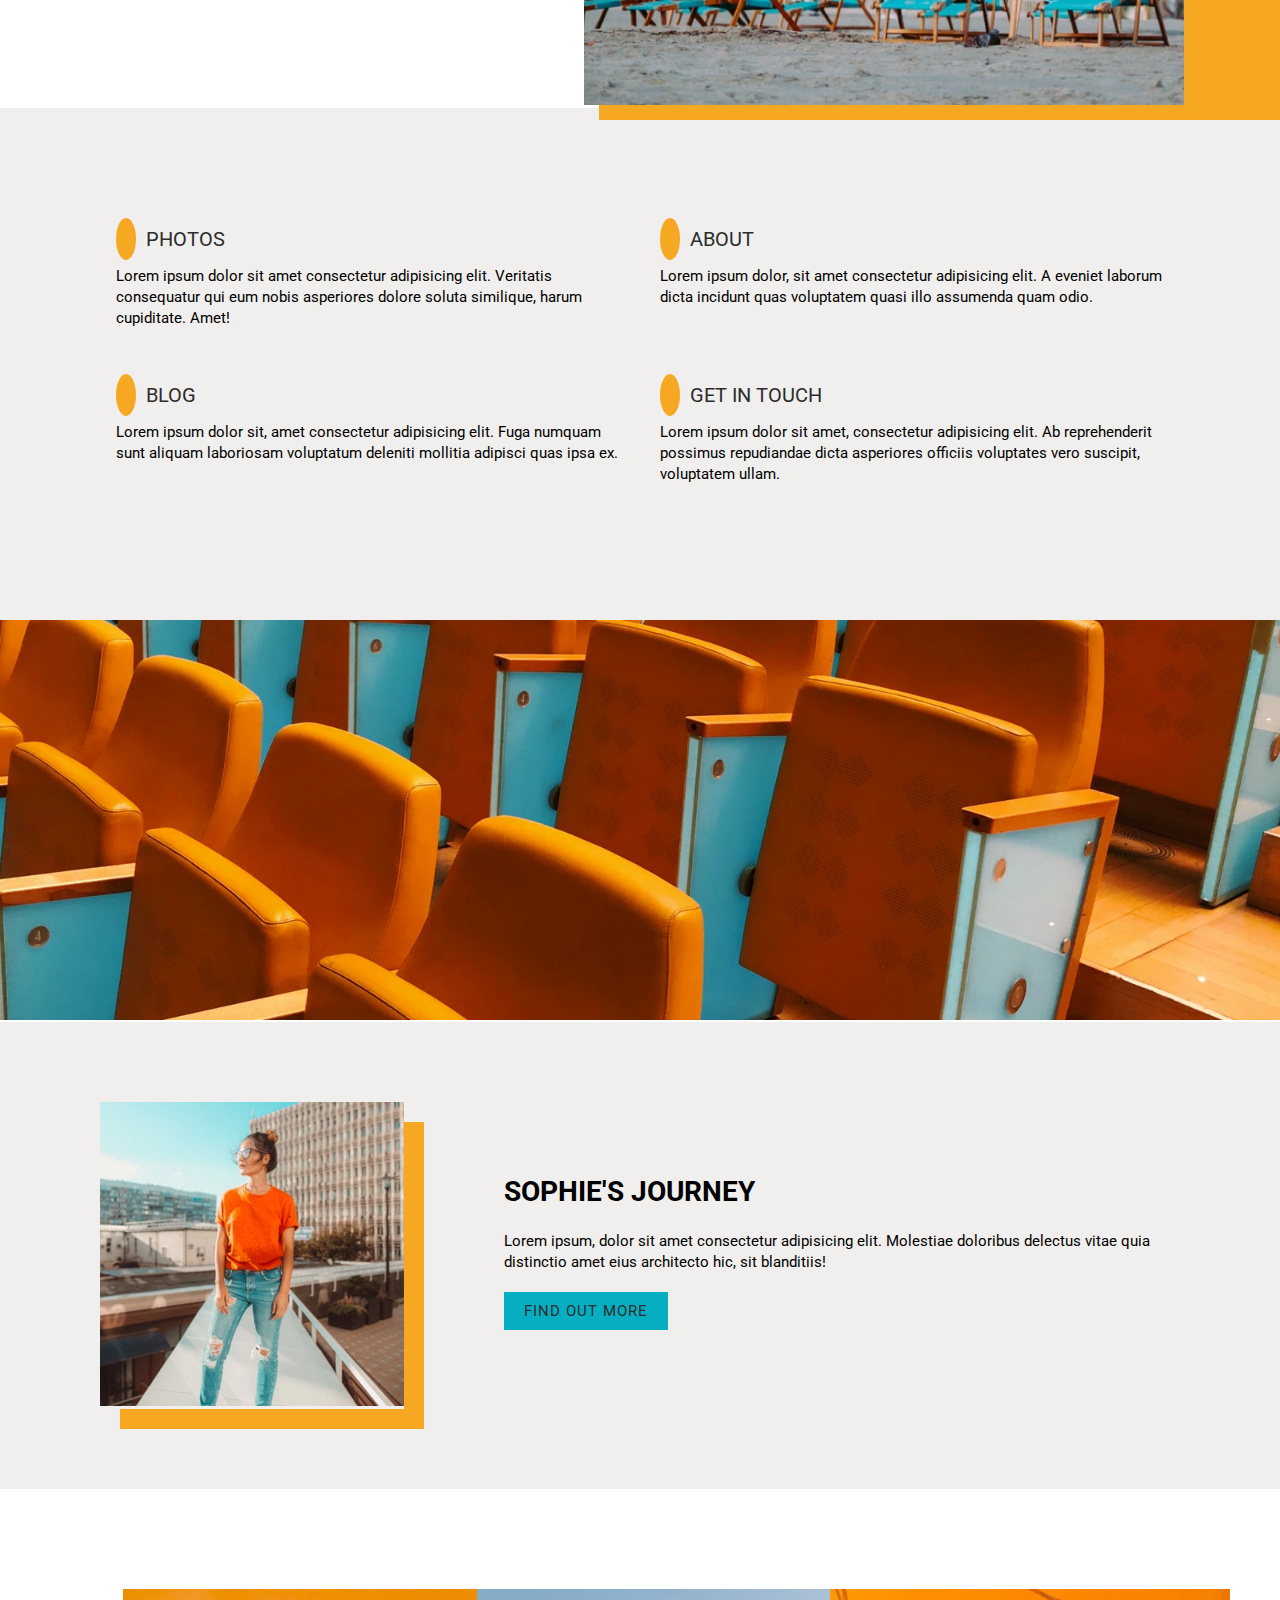
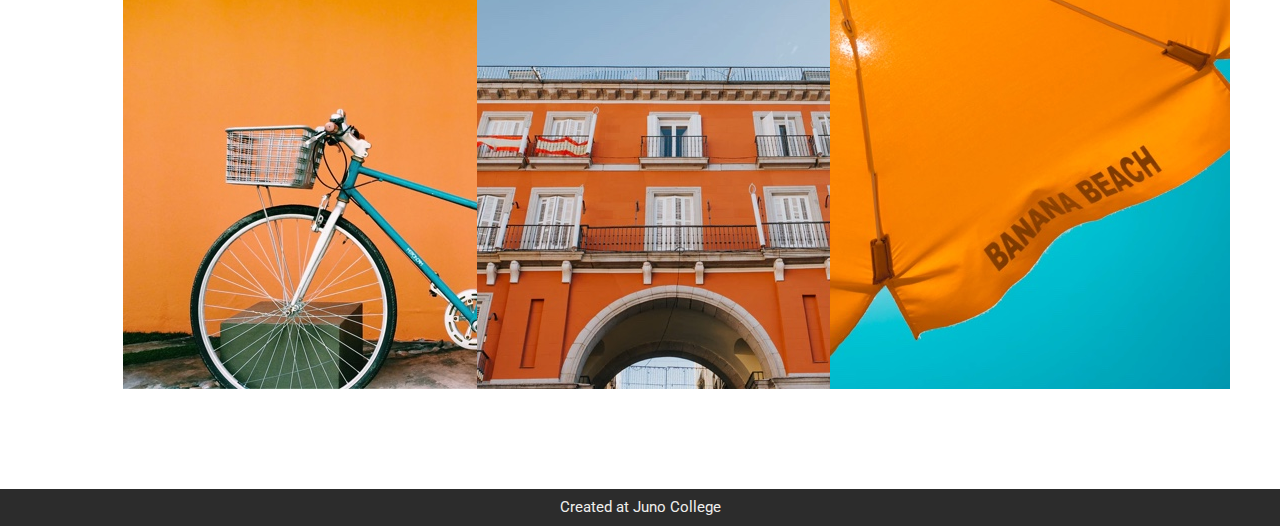
==== commit 2c70246a: "formatting and finishing up" ====
--- a/index.html
+++ b/index.html
@@ -11,43 +11,45 @@
 </head>
 <body>
     <a href="#main-content" class="skipLink">Skip to main content</a>
-
+    
     <header class="header-index">
-        
+    
         <div class="wrapper">
-            <label for="check"><i class="fa fa-bars"></i></label>
+            <label for="check"><i class="fa fa-bars"></i><span class="sr-only">Click here for navigation menu</span></label>
             <input type="checkbox" id="check">
-        <nav>
-            
-            <ul class="menu">
-                <li class="menu-items menu-items-white"><a href="./index.html">home</a></li>
-                <li class="menu-items"><a href="#">about</a></li>
-                <li class="sophie">sophie</li>
-                <li class="menu-items"><a href="./blog.html">blog</a></li>
-                <li class="menu-items"><a href="./contact.html">contact</a></li>
-            </ul>
-        </nav>
-        <div class="circle-text">
-        <img src="../Sophie/assets/circle-text.png" alt="Curved text reading it's all about">
-        
-        </div>
-        <h1 class="index-h1">sophie</h1>
-        <div class="header-image">
-            <img src="./assets/home-image-1.jpg" alt="woman holding oranges to her eyes and sticking out her tongue">
-        </div>
+            <nav>
+    
+                <ul class="menu">
+                    <li class="menu-items menu-items-white"><a href="./index.html">home</a></li>
+                    <li class="menu-items"><a href="#">about</a></li>
+                    <li class="sophie">sophie</li>
+                    <li class="menu-items"><a href="./blog.html">blog</a></li>
+                    <li class="menu-items"><a href="./contact.html">contact</a></li>
+                </ul>
+            </nav>
+            <div class="circle-text">
+                <img src="./assets/circle-text.png" alt="Curved text reading it's all about">
+    
+    
+            </div>
+            <h1 class="index-h1">sophie</h1>
+            <div class="header-image">
+                <img src="./assets/home-image-1.jpg" alt="woman holding oranges to her eyes and sticking out her tongue">
+            </div>
         </div>
     </header>
-
+    
     <main id="main-content">
-        
+    
         <section class="who">
             <div class="wrapper">
-            <h2>who is sophie?</h2>
-            <p>Lorem ipsum dolor sit, amet consectetur adipisicing elit. Nostrum consequuntur reiciendis accusantium neque dolor eius molestias ducimus voluptatibus atque saepe?</p>
-            <a href="#">find out more</a>
+                <h2>who is sophie?</h2>
+                <p>Lorem ipsum dolor sit, amet consectetur adipisicing elit. Nostrum consequuntur reiciendis accusantium
+                    neque dolor eius molestias ducimus voluptatibus atque saepe?</p>
+                <a href="#">find out more</a>
             </div>
         </section>
-
+    
         <section>
             <div class="wrapper">
                 <div class="dog-favourites">
@@ -57,98 +59,109 @@
                     </div>
                     <div class="favourite-things">
                         <h3>sophie's favourite things</h3>
-                        <p>Lorem ipsum, dolor sit amet consectetur adipisicing elit. Molestiae doloribus delectus vitae quia distinctio amet
+                        <p>Lorem ipsum, dolor sit amet consectetur adipisicing elit. Molestiae doloribus delectus vitae quia
+                            distinctio amet
                             eius architecto hic, sit blanditiis!</p>
                         <a href="#">read more</a>
                     </div>
                 </div>
             </div>
-
+    
             <div class="wrapper">
                 <div class="umbrellas-travelled">
                     <div class="where-travelled">
                         <h3>where she's travelled</h3>
-                        <p>Lorem ipsum dolor sit amet consectetur adipisicing elit. Nam voluptatibus provident dolore libero. Reiciendis alias
+                        <p>Lorem ipsum dolor sit amet consectetur adipisicing elit. Nam voluptatibus provident dolore
+                            libero. Reiciendis alias
                             neque, commodi eveniet illo quidem.</p>
                         <a href="#">read more</a>
-                        </div>
-                        <div class="beach-chair-image">
-                            <img src="./assets/home-image-3.jpg" alt="chairs and umbrellas on the beach">
-                        </div>
-                    
+                    </div>
+                    <div class="beach-chair-image">
+                        <img src="./assets/home-image-3.jpg" alt="chairs and umbrellas on the beach">
+                    </div>
+    
                 </div>
             </div>
         </section>
-
+    
         <section class="font-awesome">
             <div class="wrapper">
-            <div class="font-awesome1">
-                <div class="top-row">
-                <a href="#"><i class="fas fa-image"></i></a><span class="fa-span">PHOTOS</span>
-                
-                <div class="photo-text-p">
-                <p>Lorem ipsum dolor sit amet consectetur adipisicing elit. Veritatis consequatur qui eum nobis asperiores dolore soluta similique, harum cupiditate. Amet!</p>
+                <div class="font-awesome1">
+                    <div class="top-row">
+                        <a href="#"><i class="fas fa-image" aria-hidden="true"></i></a><span class="fa-span">PHOTOS</span>
+    
+                        <div class="photo-text-p">
+                            <p>Lorem ipsum dolor sit amet consectetur adipisicing elit. Veritatis consequatur qui eum nobis
+                                asperiores dolore soluta similique, harum cupiditate. Amet!</p>
+                        </div>
+                    </div>
+    
+                    <div class="top-row">
+                        <a href="#"><i class="fas fa-user" aria-hidden="true"></i></a><span class="fa-span">ABOUT</span>
+    
+                        <div class="user-text-p">
+                            <p>Lorem ipsum dolor, sit amet consectetur adipisicing elit. A eveniet laborum dicta incidunt
+                                quas voluptatem quasi illo assumenda quam odio.</p>
+                        </div>
+                    </div>
                 </div>
-                </div>
-
-                <div class="top-row">
-                <a href="#"><i class="fas fa-user"></i></a><span class="fa-span">ABOUT</span>
-                
-                <div class="user-text-p">  
-                <p>Lorem ipsum dolor, sit amet consectetur adipisicing elit. A eveniet laborum dicta incidunt quas voluptatem quasi illo assumenda quam odio.</p>
-                </div>
-                </div>
-                </div>
-
+    
                 <div class="font-awesome2">
-                <div class="bottom-row">
-                <a href="#"><i class="fas fa-desktop"></i></a><span class="fa-span">BLOG</span>
-                
-                <div class="blog-text-p">
-                <p>Lorem ipsum dolor sit, amet consectetur adipisicing elit. Fuga numquam sunt aliquam laboriosam voluptatum deleniti mollitia adipisci quas ipsa ex.</p>
-                </div>
-                </div>
-
-                <div class="bottom-row">
-                <a href="#"><i class="fas fa-phone"></i></a><span class="fa-span">GET IN TOUCH</span>
-                
-                <div class="contact-text-p">
-                <p>Lorem ipsum dolor sit amet, consectetur adipisicing elit. Ab reprehenderit possimus repudiandae dicta asperiores officiis voluptates vero suscipit, voluptatem ullam.</p>
-                </div>
-                </div>
+                    <div class="bottom-row">
+                        <a href="#"><i class="fas fa-desktop" aria-hidden="true"></i></a><span class="fa-span">BLOG</span>
+    
+                        <div class="blog-text-p">
+                            <p>Lorem ipsum dolor sit, amet consectetur adipisicing elit. Fuga numquam sunt aliquam
+                                laboriosam voluptatum deleniti mollitia adipisci quas ipsa ex.</p>
+                        </div>
+                    </div>
+    
+                    <div class="bottom-row">
+                        <a href="#"><i class="fas fa-phone" aria-hidden="true"></i></a><span class="fa-span">GET IN
+                            TOUCH</span>
+    
+                        <div class="contact-text-p">
+                            <p>Lorem ipsum dolor sit amet, consectetur adipisicing elit. Ab reprehenderit possimus
+                                repudiandae dicta asperiores officiis voluptates vero suscipit, voluptatem ullam.</p>
+                        </div>
+                    </div>
                 </div>
             </div>
         </section>
-
+    
         <section class="arena">
             <img src="./assets/home-image-4.jpg" alt="seats in an arena">
         </section>
-
+    
         <section>
             <div class="journey-section">
-            
-            <div class="journey-image">
-                <img src="./assets/home-image-5.jpg" alt="woman in front of a city scape staring off">
-            </div>
-            <div class="journey">
-                <h2>sophie's journey</h2>
-                <p>Lorem ipsum, dolor sit amet consectetur adipisicing elit. Molestiae doloribus delectus vitae quia distinctio amet eius architecto hic, sit blanditiis!</p>
-                <a href="#">find out more</a>
-            </div>
+    
+                <div class="journey-image">
+                    <img src="./assets/home-image-5.jpg" alt="woman in front of a city scape staring off">
+                </div>
+                <div class="journey">
+                    <h2>sophie's journey</h2>
+                    <p>Lorem ipsum, dolor sit amet consectetur adipisicing elit. Molestiae doloribus delectus vitae quia
+                        distinctio amet eius architecto hic, sit blanditiis!</p>
+                    <a href="#">find out more</a>
+                </div>
             </div>
         </section>
-
+    
         <section>
             <div class="wrapper">
-            <div class="cards">
-                <div class="cards card1"><img src="./assets/home-image-6.jpg" alt="green bike infront of orange wall"></div>
-                <div class="cards card2"><img src="./assets/home-image-7.jpg" alt="looking up at the front of a majestic building"></div>
-                <div class="cards card3"><img src="./assets/home-image-8.jpg" alt="orange umbrella blowing in the wind"></div>
-            </div>
+                <div class="cards">
+                    <div class="cards card1"><img src="./assets/home-image-6.jpg" alt="green bike infront of orange wall">
+                    </div>
+                    <div class="cards card2"><img src="./assets/home-image-7.jpg"
+                            alt="looking up at the front of a majestic building"></div>
+                    <div class="cards card3"><img src="./assets/home-image-8.jpg" alt="orange umbrella blowing in the wind">
+                    </div>
+                </div>
             </div>
         </section>
     </main>
-
+    
     <footer>
         <a href="https://junocollege.com/">Created at Juno College</a>
     </footer>
--- a/styles/style.css
+++ b/styles/style.css
@@ -887,7 +887,7 @@
   color: #f0efed;
   text-decoration: none;
   font-size: 1.5rem;
-  font-weight: normal;
+  font-family: "Roboto", sans-serif;
 }
 
 html {
